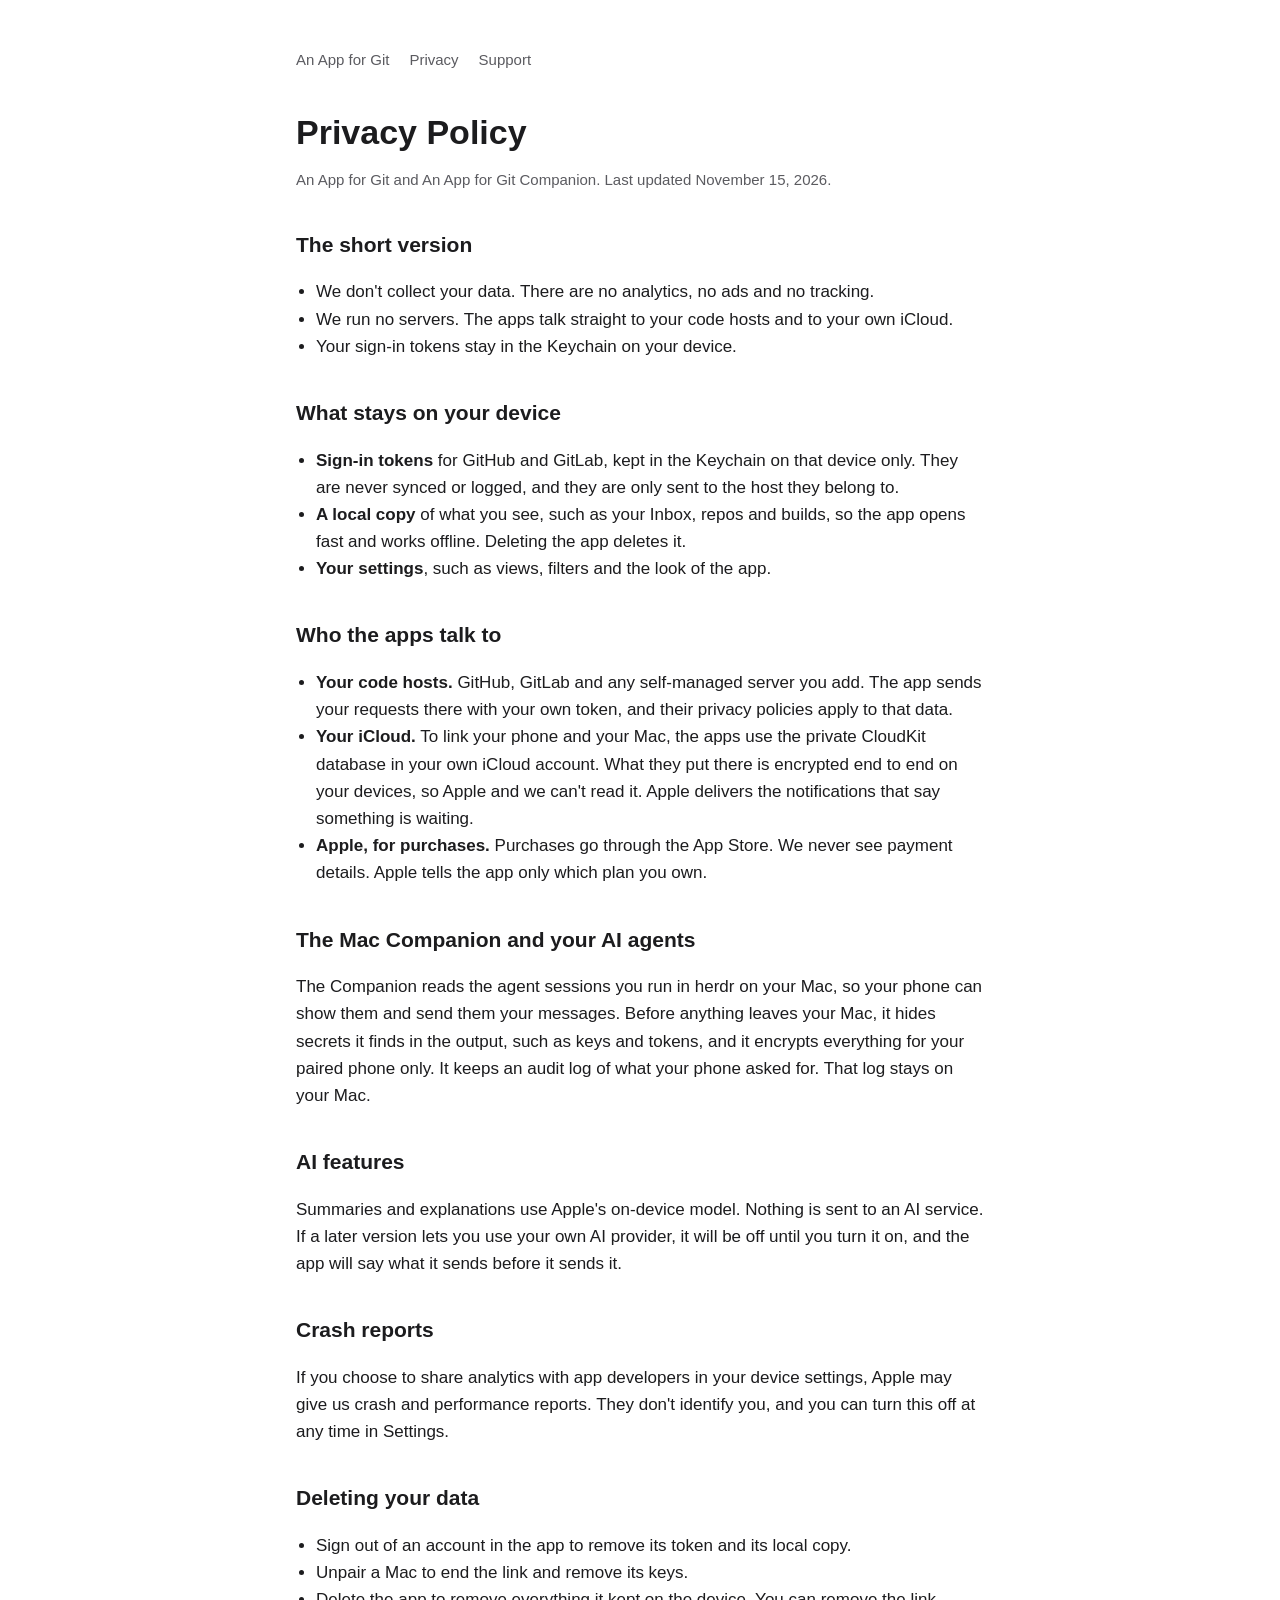
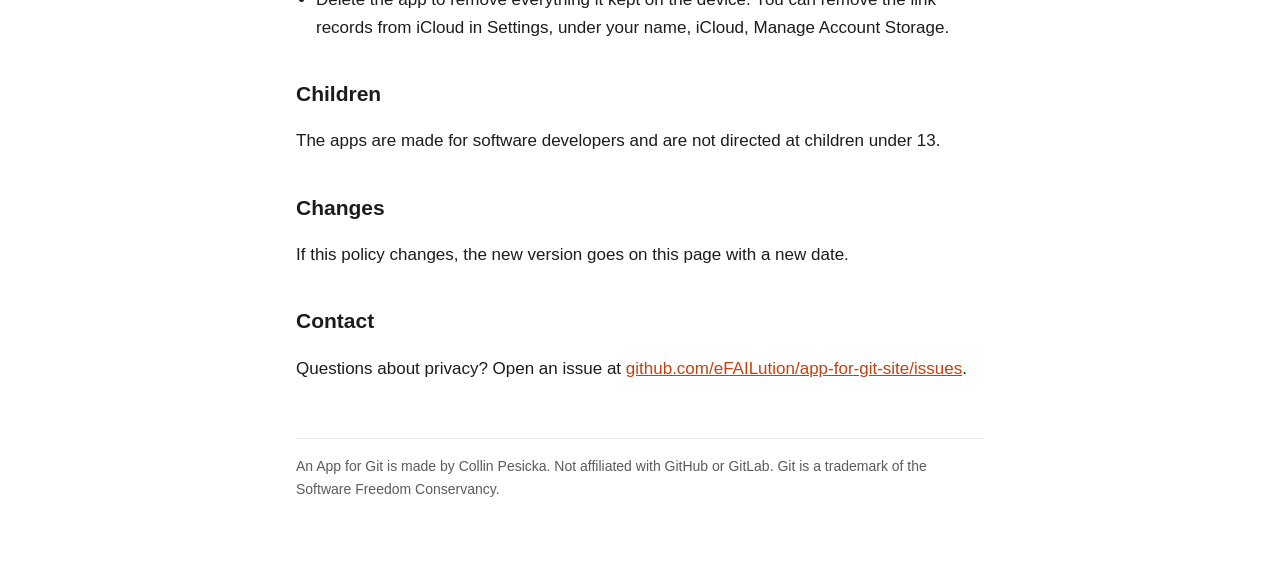
==== privacy.html @ 178b6913 "feat: home, privacy policy and support pages" ====
<!doctype html><html lang="en"><head><meta charset="utf-8"><meta name="viewport" content="width=device-width, initial-scale=1"><title>Privacy Policy</title><link rel="stylesheet" href="style.css"></head><body><main>
<nav><a href="./">An App for Git</a><a href="privacy.html">Privacy</a><a href="support.html">Support</a></nav>
<h1>Privacy Policy</h1>
<p class="updated">An App for Git and An App for Git Companion. Last updated November 15, 2026.</p>
<h2>The short version</h2>
<ul>
<li>We don't collect your data. There are no analytics, no ads and no tracking.</li>
<li>We run no servers. The apps talk straight to your code hosts and to your own iCloud.</li>
<li>Your sign-in tokens stay in the Keychain on your device.</li>
</ul>
<h2>What stays on your device</h2>
<ul>
<li><strong>Sign-in tokens</strong> for GitHub and GitLab, kept in the Keychain on that device only. They are never synced or logged, and they are only sent to the host they belong to.</li>
<li><strong>A local copy</strong> of what you see, such as your Inbox, repos and builds, so the app opens fast and works offline. Deleting the app deletes it.</li>
<li><strong>Your settings</strong>, such as views, filters and the look of the app.</li>
</ul>
<h2>Who the apps talk to</h2>
<ul>
<li><strong>Your code hosts.</strong> GitHub, GitLab and any self-managed server you add. The app sends your requests there with your own token, and their privacy policies apply to that data.</li>
<li><strong>Your iCloud.</strong> To link your phone and your Mac, the apps use the private CloudKit database in your own iCloud account. What they put there is encrypted end to end on your devices, so Apple and we can't read it. Apple delivers the notifications that say something is waiting.</li>
<li><strong>Apple, for purchases.</strong> Purchases go through the App Store. We never see payment details. Apple tells the app only which plan you own.</li>
</ul>
<h2>The Mac Companion and your AI agents</h2>
<p>The Companion reads the agent sessions you run in herdr on your Mac, so your phone can show them and send them your messages. Before anything leaves your Mac, it hides secrets it finds in the output, such as keys and tokens, and it encrypts everything for your paired phone only. It keeps an audit log of what your phone asked for. That log stays on your Mac.</p>
<h2>AI features</h2>
<p>Summaries and explanations use Apple's on-device model. Nothing is sent to an AI service. If a later version lets you use your own AI provider, it will be off until you turn it on, and the app will say what it sends before it sends it.</p>
<h2>Crash reports</h2>
<p>If you choose to share analytics with app developers in your device settings, Apple may give us crash and performance reports. They don't identify you, and you can turn this off at any time in Settings.</p>
<h2>Deleting your data</h2>
<ul>
<li>Sign out of an account in the app to remove its token and its local copy.</li>
<li>Unpair a Mac to end the link and remove its keys.</li>
<li>Delete the app to remove everything it kept on the device. You can remove the link records from iCloud in Settings, under your name, iCloud, Manage Account Storage.</li>
</ul>
<h2>Children</h2>
<p>The apps are made for software developers and are not directed at children under 13.</p>
<h2>Changes</h2>
<p>If this policy changes, the new version goes on this page with a new date.</p>
<h2>Contact</h2>
<p>Questions about privacy? Open an issue at <a href="https://github.com/eFAILution/app-for-git-site/issues">github.com/eFAILution/app-for-git-site/issues</a>.</p>
<footer>An App for Git is made by Collin Pesicka. Not affiliated with GitHub or GitLab. Git is a trademark of the Software Freedom Conservancy.</footer>
</main></body></html>
---- style.css ----
:root { --bg: #ffffff; --text: #1c1c1e; --muted: #5b5b60; --accent: #c2410c; --line: #e5e5ea; }
@media (prefers-color-scheme: dark) { :root { --bg: #111113; --text: #f2f2f7; --muted: #a1a1a8; --accent: #ff8a3d; --line: #2c2c30; } }
* { box-sizing: border-box; }
body { margin: 0; background: var(--bg); color: var(--text); font: 17px/1.6 -apple-system, BlinkMacSystemFont, "Segoe UI", sans-serif; }
main { max-width: 720px; margin: 0 auto; padding: 48px 16px 80px; }
nav { display: flex; gap: 20px; margin-bottom: 40px; font-size: 15px; }
nav a { color: var(--muted); text-decoration: none; }
a, nav a:hover { color: var(--accent); }
h1 { font-size: 34px; line-height: 1.2; margin: 0 0 8px; }
h2 { font-size: 21px; margin: 36px 0 8px; }
.lede { color: var(--muted); margin: 0 0 24px; }
.updated { color: var(--muted); font-size: 15px; }
ul, ol { padding-left: 20px; }
footer { margin-top: 56px; padding-top: 16px; border-top: 1px solid var(--line); color: var(--muted); font-size: 14px; }
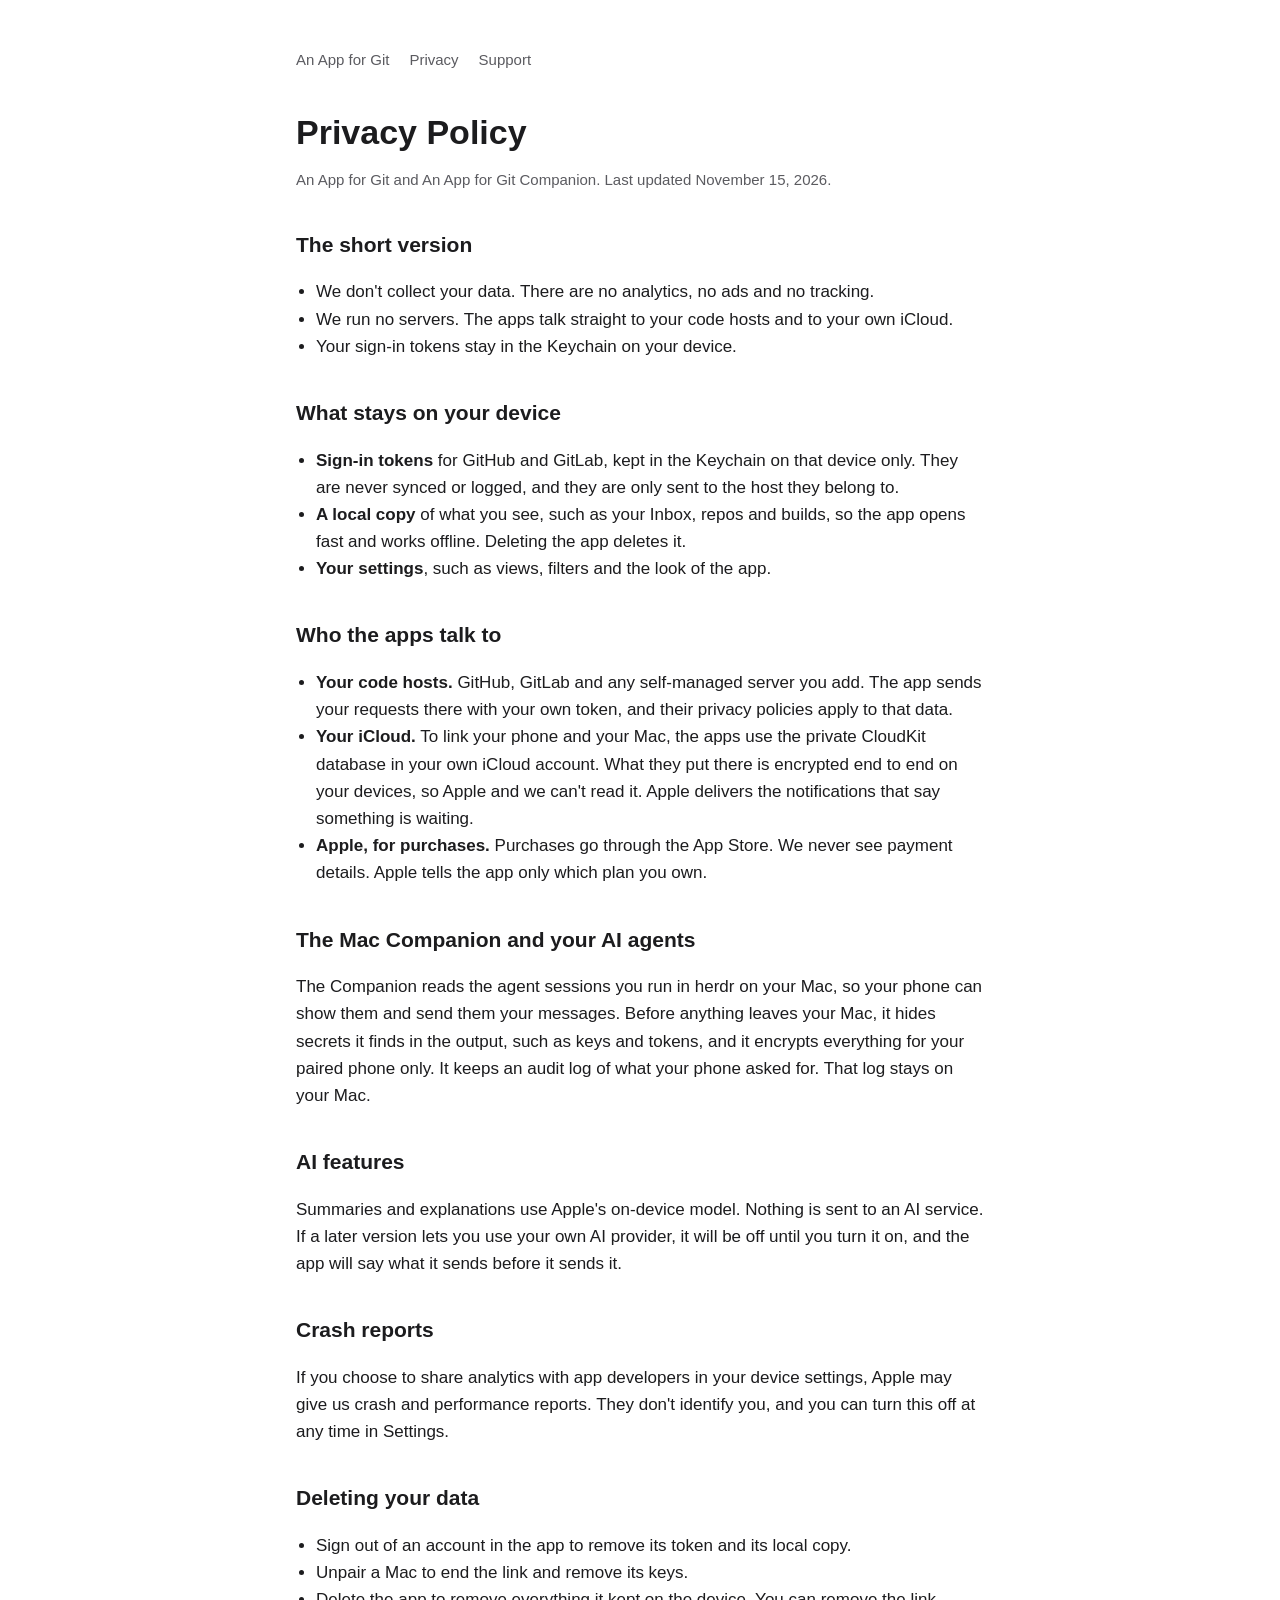
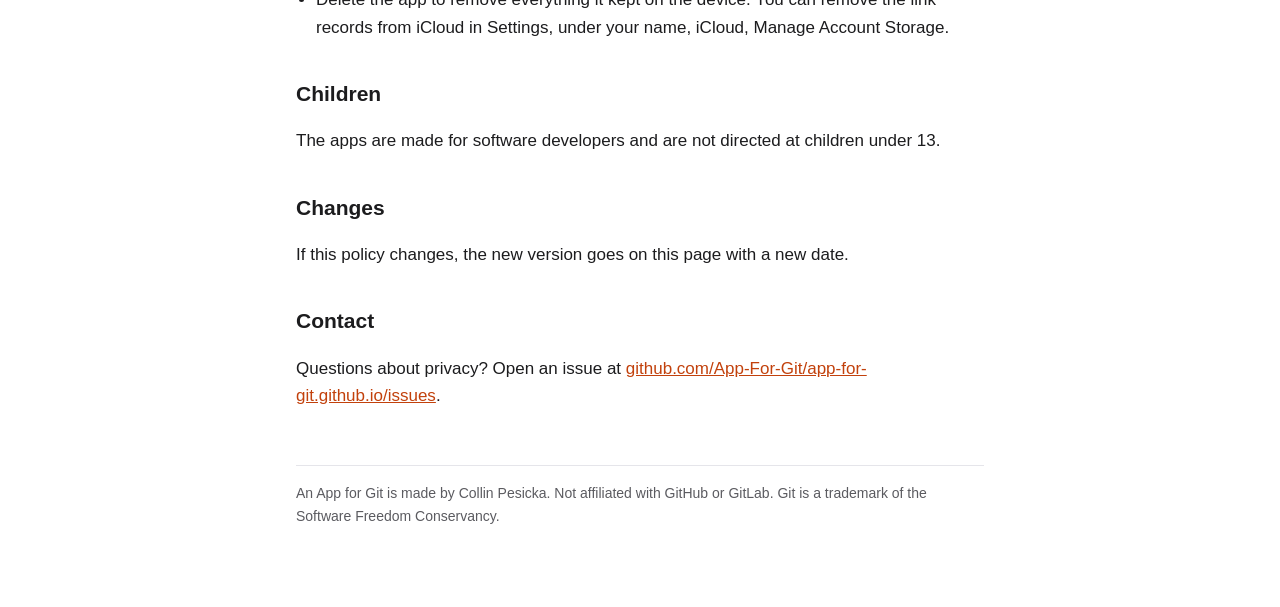
==== commit 741173f1: "docs: point the issue links at the App-For-Git org" ====
--- a/privacy.html
+++ b/privacy.html
@@ -37,6 +37,6 @@
 <h2>Changes</h2>
 <p>If this policy changes, the new version goes on this page with a new date.</p>
 <h2>Contact</h2>
-<p>Questions about privacy? Open an issue at <a href="https://github.com/eFAILution/app-for-git-site/issues">github.com/eFAILution/app-for-git-site/issues</a>.</p>
+<p>Questions about privacy? Open an issue at <a href="https://github.com/App-For-Git/app-for-git.github.io/issues">github.com/App-For-Git/app-for-git.github.io/issues</a>.</p>
 <footer>An App for Git is made by Collin Pesicka. Not affiliated with GitHub or GitLab. Git is a trademark of the Software Freedom Conservancy.</footer>
 </main></body></html>
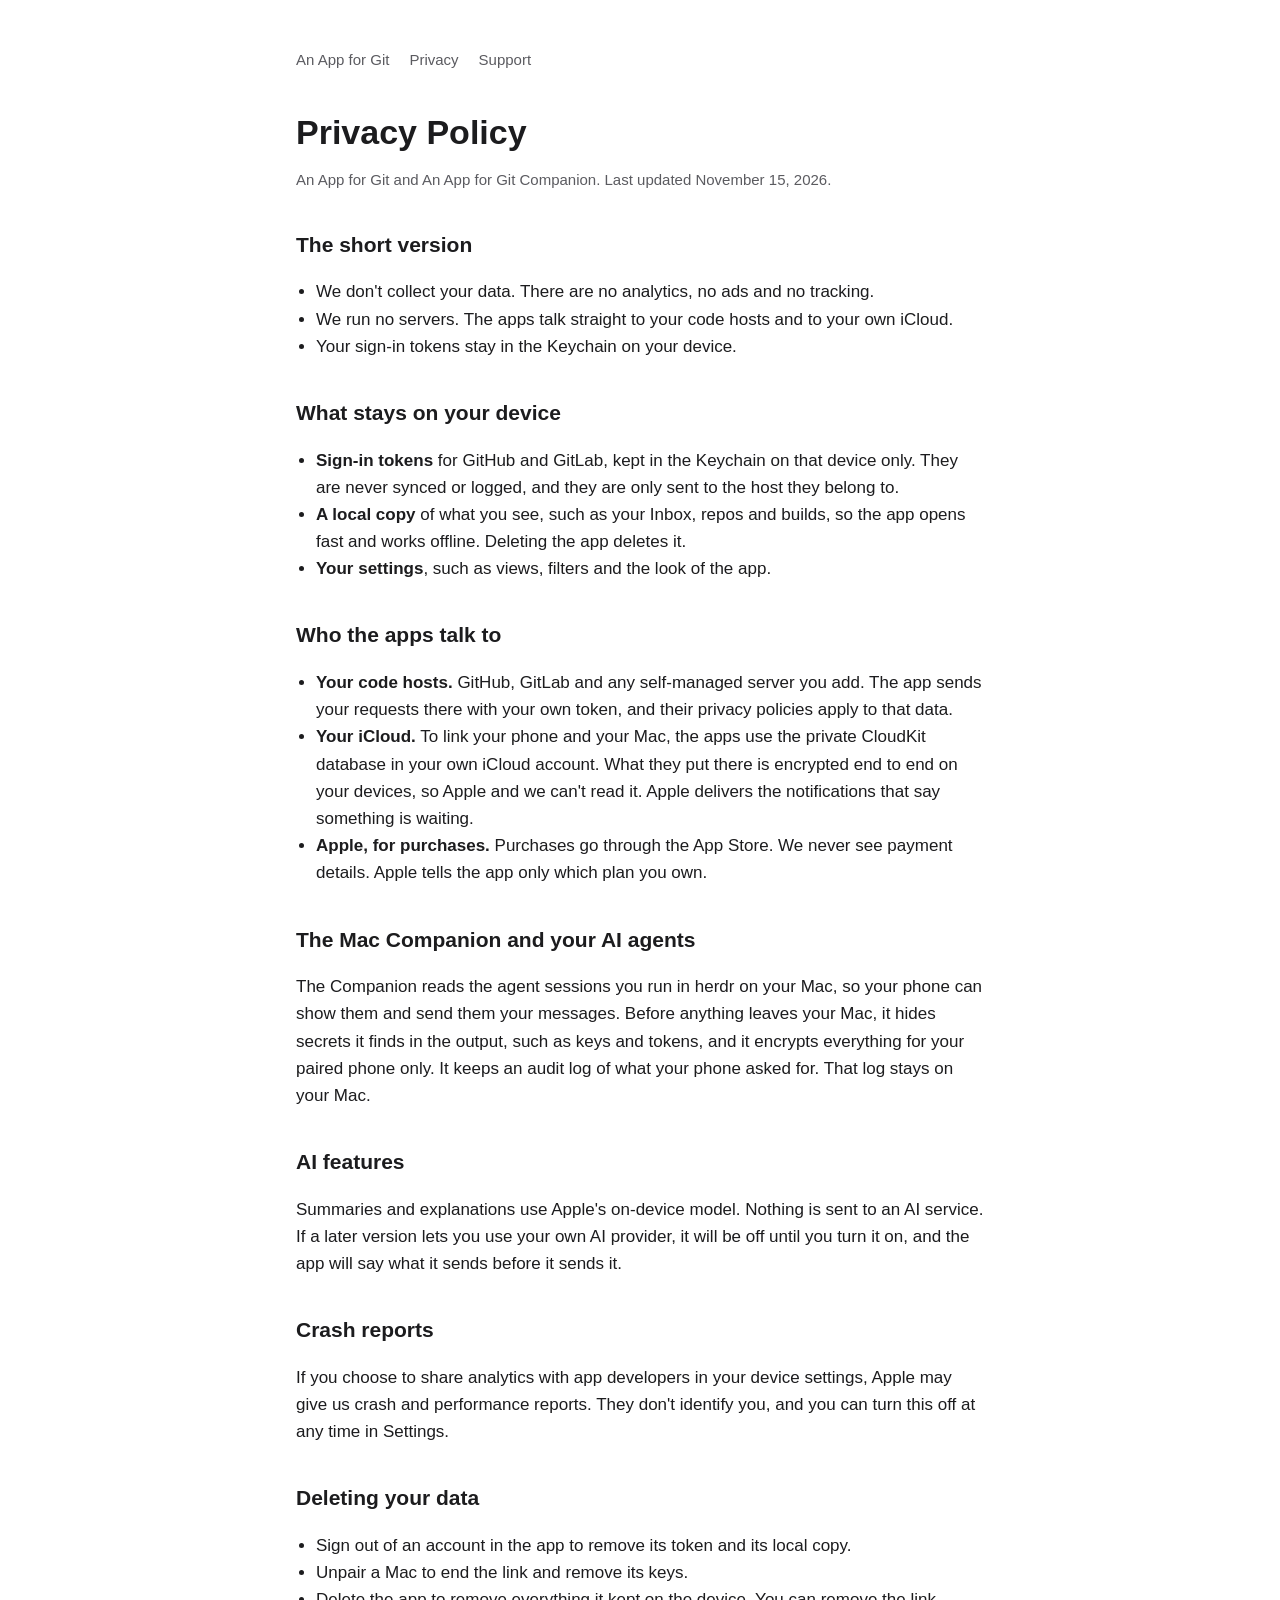
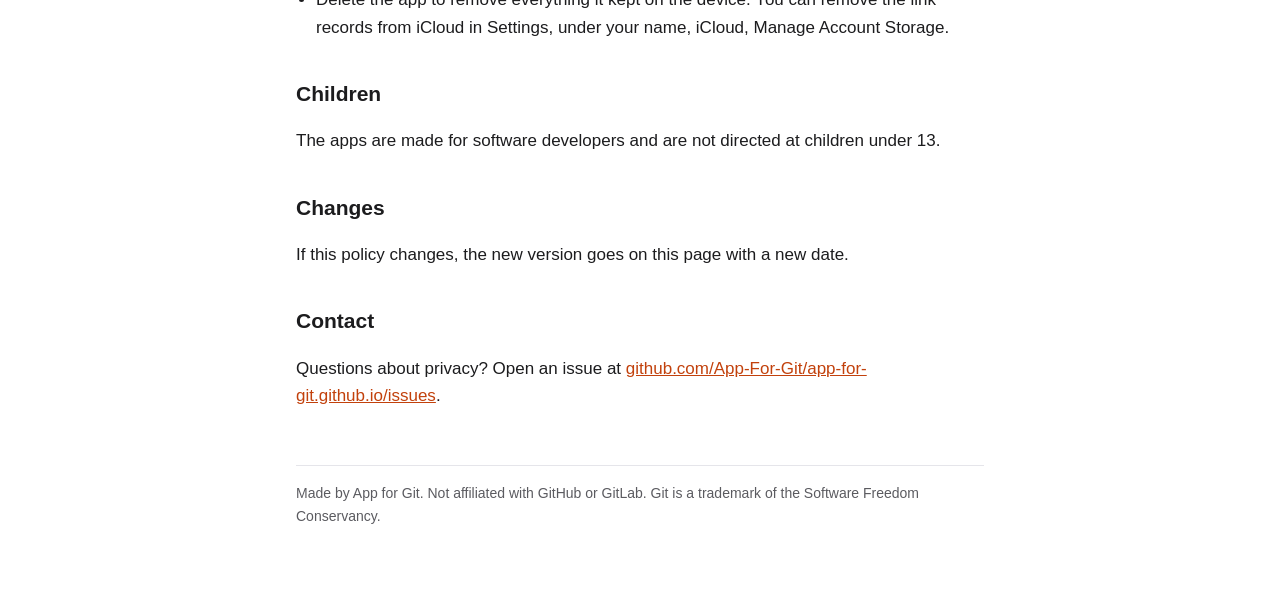
==== commit 98b98279: "docs: take the maker's personal name out of the footer" ====
--- a/privacy.html
+++ b/privacy.html
@@ -38,5 +38,5 @@
 <p>If this policy changes, the new version goes on this page with a new date.</p>
 <h2>Contact</h2>
 <p>Questions about privacy? Open an issue at <a href="https://github.com/App-For-Git/app-for-git.github.io/issues">github.com/App-For-Git/app-for-git.github.io/issues</a>.</p>
-<footer>An App for Git is made by Collin Pesicka. Not affiliated with GitHub or GitLab. Git is a trademark of the Software Freedom Conservancy.</footer>
+<footer>Made by App for Git. Not affiliated with GitHub or GitLab. Git is a trademark of the Software Freedom Conservancy.</footer>
 </main></body></html>
